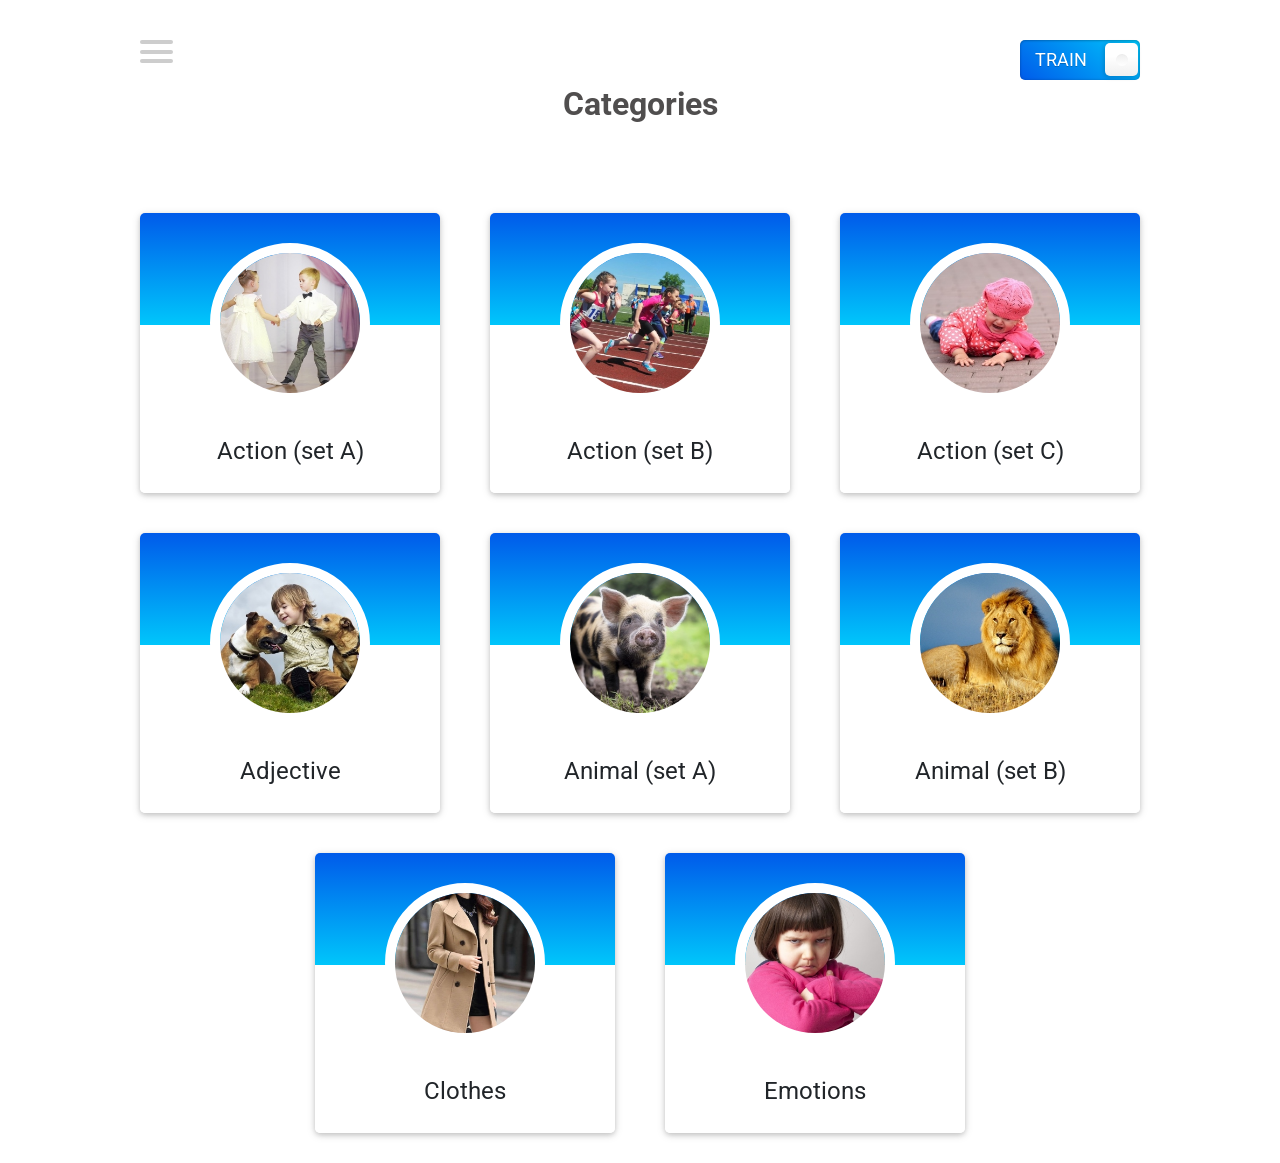
==== index.html @ 24e6f2b7 "initial: check1" ====
<!DOCTYPE html>
<html>
<head lang="en">
    <meta charset="UTF-8">
    <link rel="icon" href="favicon.ico" type="images/x-icon">
    <title>English for kids</title>
    <link href="style.css" rel="stylesheet">
    <link href="https://fonts.googleapis.com/css?family=Roboto:400,700&amp;display=swap" rel="stylesheet">
</head>
<body>
    <header>
        <nav>
            <div class="burger-menu">
                <span class="hamburger"></span>
            </div>
            <ul class="menu blue" style="transform: translate(-100%);">
                <a class="menu-item active" href="./index.html">Main Page</a>
                <a class="menu-item" href="#/cards">Action (set A)</a>
                <a class="menu-item" href="#/cards">Action (set B)</a>
                <a class="menu-item" href="#/cards">Action (set C)</a>
                <a class="menu-item" href="#/cards">Adjective</a>
                <a class="menu-item" href="#/cards">Animal (set A)</a>
                <a class="menu-item" href="#/cards">Animal (set B)</a>
                <a class="menu-item" href="#/cards">Clothes</a>
                <a class="menu-item" href="#/cards">Emotion</a>
            </ul>
        </nav>
        <div class="switcher-container">
            <label class="switch">
                <input type="checkbox" class="switch-input" checked="">
                <span class="switch-label" data-on="Train" data-off="Play"></span>
                <span class="switch-handle"></span>
            </label>
        </div>
    </header>
    <main>
        <h1 class="title">categories</h1>
        <div class="stats-panel"></div>
        <div class="cards-container main-container">
            <a class="main-card blue"  data-id="1"><img src="assets/img/dance.jpg" alt="Action (set A)">Action (set A)</a>
            <a class="main-card blue" href="./cards.html" data-id="2"><img src="assets/img/run.jpg" alt="Action (set B)">Action (set B)</a>
            <a class="main-card blue" href="./cards.html" data-id="3"><img src="assets/img/drop.jpg" alt="Action (set C)">Action (set C)</a>
            <a class="main-card blue" href="./cards.html" data-id="4"><img src="assets/img/friendly.jpg" alt="Adjective">Adjective</a>
            <a class="main-card blue" href="./cards.html" data-id="5"><img src="assets/img/pig.jpg" alt="Animal (set A)">Animal (set A)</a>
            <a class="main-card blue" href="./cards.html" data-id="6"><img src="assets/img/lion.jpg" alt="Animal (set B)">Animal (set B)</a>
            <a class="main-card blue" href="./cards.html" data-id="7"><img src="assets/img/coat.jpg" alt="Clothes">Clothes</a>
            <a class="main-card blue" href="./cards.html" data-id="8"><img src="assets/img/angry.jpg" alt="Emotions">Emotions</a>
        </div>
    </main>

    <script type="module" src="script.js"></script>
</body>
</html>
---- style.css ----
body {
    margin: 0;
    padding: 0;
    background-repeat: no-repeat;
    background-position: center 180px;
    overflow-x: hidden;
    font-family: 'Roboto', sans-serif;
}

/* HEADER CONTAINER */

header {
    display: flex;
    -webkit-box-pack: justify;
    justify-content: space-between;
    width: 100%;
    height: 45px;
    max-width: 1350px;
    margin: 40px auto 0;
}

nav {
    position: relative;
}

.burger-menu {
    position: relative;
    width: 33px;
    height: 23px;
    z-index: 5;
}

.burger-menu:before {
    content: "";
    display: inline-block;
    position: absolute;
    background: #cdcdcd;
    border-radius: 5px;
    height: 4px;
    width: 100%;
    top: 0;
    left: 0;
    -webkit-transition: all .3s ease 0s;
    transition: all .3s ease 0s;
}

.hamburger {
    top: calc(50% - 1.5px);
}

.burger-menu:after, .hamburger {
    display: inline-block;
    position: absolute;
    background: #cdcdcd;
    border-radius: 5px;
    height: 4px;
    width: 100%;
    -webkit-transition: all .3s ease 0s;
    transition: all .3s ease 0s;
}

.burger-menu:after {
    content: "";
    bottom: 0;
    left: 0;
}

.burger-menu:hover {
    cursor: pointer;
}

.burger-menu.active-burger:before {
    -webkit-transform: rotate(45deg);
    transform: rotate(45deg);
    top: 8px;
}

.burger-menu.active-burger:after {
    -webkit-transform: rotate(-45deg);
    transform: rotate(-45deg);
    top: 8px;
}

.hamburger.active-burger {
    -webkit-transform: scale(0);
    transform: scale(0);
}

.menu {
    display: flex;
    -webkit-box-orient: vertical;
    -webkit-box-direction: normal;
    flex-direction: column;
    box-sizing: border-box;
    position: fixed;
    width: 380px;
    height: 100%;
    margin: -100px 0 0;
    padding: 125px 50px 50px;
    left: 0;
    list-style-type: none;
    -webkit-transition: -webkit-transform .5s cubic-bezier(.77,.2,.05,1);
    transition: -webkit-transform .5s cubic-bezier(.77,.2,.05,1);
    transition: transform .5s cubic-bezier(.77,.2,.05,1);
    transition: transform .5s cubic-bezier(.77,.2,.05,1),-webkit-transform .5s cubic-bezier(.77,.2,.05,1);
    -webkit-transform-origin: 0 0;
    transform-origin: 0 0;
    -webkit-transform: translate(-100%);
    transform: translate(-100%);
    z-index: 2;
    background: linear-gradient(40deg,#f09819,#ff5858);
}

.menu.blue {
    background: linear-gradient(40deg,#005bea,#00c6fb);
}

.menu-item {
    font-size: 22px;
    cursor: pointer;
    text-decoration: none;
    font-family: 'Roboto', sans-serif;
    padding: 10px;
    margin: 10px 0 0 60px;
    color: #fff;
    min-width: 145px;
    text-align: left;
}

.menu-item.active {
    text-decoration: underline;
}

.menu-item:hover {
    text-decoration: underline;
}

.switcher-container {
    position: relative;
}

.switch {
    right: 0;
    display: inline-block;
    vertical-align: top;
    width: 120px;
    height: 40px;
    background-color: #fff;
    border-radius: 5px;
    cursor: pointer;
}

.switch, .switch-input {
    position: absolute;
    top: 0;
}

.switch-input {
    left: 0;
    opacity: 0;
}

.switch-label {
    position: relative;
    display: block;
    height: inherit;
    font-size: 18px;
    line-height: 40px;
    text-transform: uppercase;
    background: linear-gradient(40deg,#ff5858,#f09819);
    border-radius: inherit;
    box-shadow: inset 0 1px 2px rgba(0,0,0,.12), inset 0 0 2px rgba(0,0,0,.15);
    -webkit-transition: .15s ease-out;
    transition: .15s ease-out;
}

.switch-label:after, .switch-label:before {
    position: absolute;
    top: 0;
    -webkit-transition: inherit;
    transition: inherit;
}

.switch-label:before {
    content: attr(data-off);
    right: 15px;
    color: #fff;
    text-shadow: 0 1px hsla(0,0%,100%,.5);
}

.switch-label:after {
    content: attr(data-on);
    left: 15px;
    color: #fff;
    text-shadow: 0 1px rgba(0,0,0,.2);
    opacity: 0;
}

.switch-handle {
    position: absolute;
    top: 3px;
    left: 6px;
    width: 33px;
    height: 33px;
    background: #fff;
    border-radius: 5px;
    box-shadow: 1px 1px 5px rgba(0,0,0,.2);
    background-image: -webkit-gradient(linear,left top,left bottom,color-stop(40%,#fff),to(#f0f0f0));
    background-image: linear-gradient(180deg,#fff 40%,#f0f0f0);
    -webkit-transition: left .15s ease-out;
    transition: left .15s ease-out;
}

.switch-handle:before {
    content: "";
    position: absolute;
    top: 50%;
    left: 50%;
    margin: -6px 0 0 -6px;
    width: 12px;
    height: 12px;
    background: #f9f9f9;
    border-radius: 6px;
    box-shadow: inset 0 1px rgba(0,0,0,.02);
    background-image: -webkit-gradient(linear,left top,left bottom,from(#eee),to(#fff));
    background-image: linear-gradient(180deg,#eee,#fff);
}

.switch-input:checked~.switch-label {
    background: linear-gradient(40deg,#005bea,#00c6fb);
    box-shadow: inset 0 1px 2px rgba(0,0,0,.15), inset 0 0 3px rgba(0,0,0,.2);
}

.switch-input:checked~.switch-handle {
    left: 85px;
    box-shadow: -1px 1px 5px rgba(0,0,0,.2);
}

.switch-input:checked~.switch-label:after {
    opacity: 1;
}

.switch-input:checked~.switch-label:before {
    opacity: 0;
}

/* CONTAINER WITH CARDS */

.title {
    padding: 0;
    margin: 0;
    color: #504e4e;
    text-align: center;
}

.title:first-letter {
    text-transform: uppercase;
}

h1 {
    font-size: 2em;
    margin: .67em 0;
}

.stats-panel {
    display: flex;
    justify-content: flex-end;
    width: 100%;
    height: 60px;
    overflow: hidden;
}

.cards-container, .main-card {
    display: -webkit-box;
    display: flex;
}


.cards-container {
    flex-wrap: wrap;
    -webkit-box-pack: center;
    justify-content: center;
    padding: 10px 15px;
    max-width: 1440px;
    margin: auto;
}

.main-card.blue {
    background: -webkit-gradient(linear,left top,left bottom,from(#005bea),color-stop(40%,#00c6fb),color-stop(0,#fff),to(#fff));
    background: linear-gradient(180deg,#005bea,#00c6fb 40%,#fff 0,#fff);
}

.main-card {
    width: 300px;
    height: 280px;
    border-radius: 5px;
    box-shadow: 0 2px 5px 0 rgba(0,0,0,.16), 0 2px 10px 0 rgba(0,0,0,.12);
    color: #212529;
    -webkit-box-orient: vertical;
    -webkit-box-direction: normal;
    flex-direction: column;
    font-family: Roboto;
    font-size: 24px;
    line-height: 36px;
    font-weight: 400;
    text-align: center;
    text-decoration: none;
    background: -webkit-gradient(linear,left top,left bottom,from(#ff5858),color-stop(40%,#f09819),color-stop(0,#fff),to(#fff));
    background: linear-gradient(180deg,#ff5858,#f09819 40%,#fff 0,#fff);
    margin: 20px 25px;
    cursor: pointer;
    -webkit-transition: .3s;
    transition: .3s;
}

.main-card img {
    width: 140px;
    height: 140px;
    border-radius: 50%;
    border: 10px solid #fff;
    -o-object-fit: cover;
    object-fit: cover;
    margin: 30px auto;
}

.main-card:hover {
    box-shadow: 0 10px 20px rgba(0,0,0,.4);
}

.card-container {
    -webkit-perspective: 500px;
    perspective: 500px;
}

.card {
    position: relative;
    -webkit-transform-style: preserve-3d;
    transform-style: preserve-3d;
    display: -webkit-box;
    display: flex;
    box-sizing: border-box;
    -webkit-box-pack: end;
    justify-content: flex-end;
    width: 300px;
    height: 250px;
    border: 1px solid #ccc;
    border-radius: 5px;
    margin: 20px 25px;
    box-shadow: 0 1px 3px 0 #ccc;
    box-shadow: 0 1px 2px 0 rgba(0,0,0,.4);
    -webkit-transition: box-shadow .25s linear,-webkit-transform .7s;
    transition: box-shadow .25s linear,-webkit-transform .7s;
    transition: box-shadow .25s linear,transform .7s;
    transition: box-shadow .25s linear,transform .7s,-webkit-transform .7s;
}

.back, .front {
    display: -webkit-box;
    display: flex;
    position: absolute;
    width: 100%;
    top: 0;
    bottom: 0;
    background-size: contain;
    background-repeat: no-repeat;
    -webkit-transition: .3s;
    transition: .3s;
    -webkit-backface-visibility: hidden;
    backface-visibility: hidden;
}

.card-header {
    margin-top: 200px;
    padding: 0 15px;
    font-family: Roboto;
    font-size: 24px;
    line-height: 45px;
    text-align: center;
    width: 100%;
    pointer-events: none;
    background: #fff;
    color: #212529;
}

.back, .card-cover .front {
    background-size: cover;
    background-position: 50%;
}

.back {
    -webkit-transform: rotateY(180deg);
    transform: rotateY(180deg);
}

.card.translate {
    -webkit-transform: rotateY(180deg);
    transform: rotateY(180deg);
}

.rotate {
    position: absolute;
    width: 50px;
    height: 50px;
    background-image: url(./assets/img/rotate.png);
    background-size: 32px;
    background-repeat: no-repeat;
    background-position: center 16px;
    bottom: 5px;
    right: 5px;
    -webkit-transition: .3s;
    transition: .3s;
    -webkit-filter: grayscale(1);
    filter: grayscale(1);
    -webkit-backface-visibility: hidden;
    backface-visibility: hidden;
}

.rotate:hover {
    -webkit-filter: none;
    filter: none;
}

.card:hover {
    box-shadow: -1px 5px 15px 0 rgba(0,0,0,.5);
    cursor: pointer;
}

/* RESPONSIVE */

@media only screen and (max-width: 730px) {
    header {
        max-width: 300px;
    }
}

@media only screen and (max-width: 1080px) {
    header {
        max-width: 650px;
    }
}

@media only screen and (max-width: 1430px) {
    header {
        max-width: 1000px;
    }
}
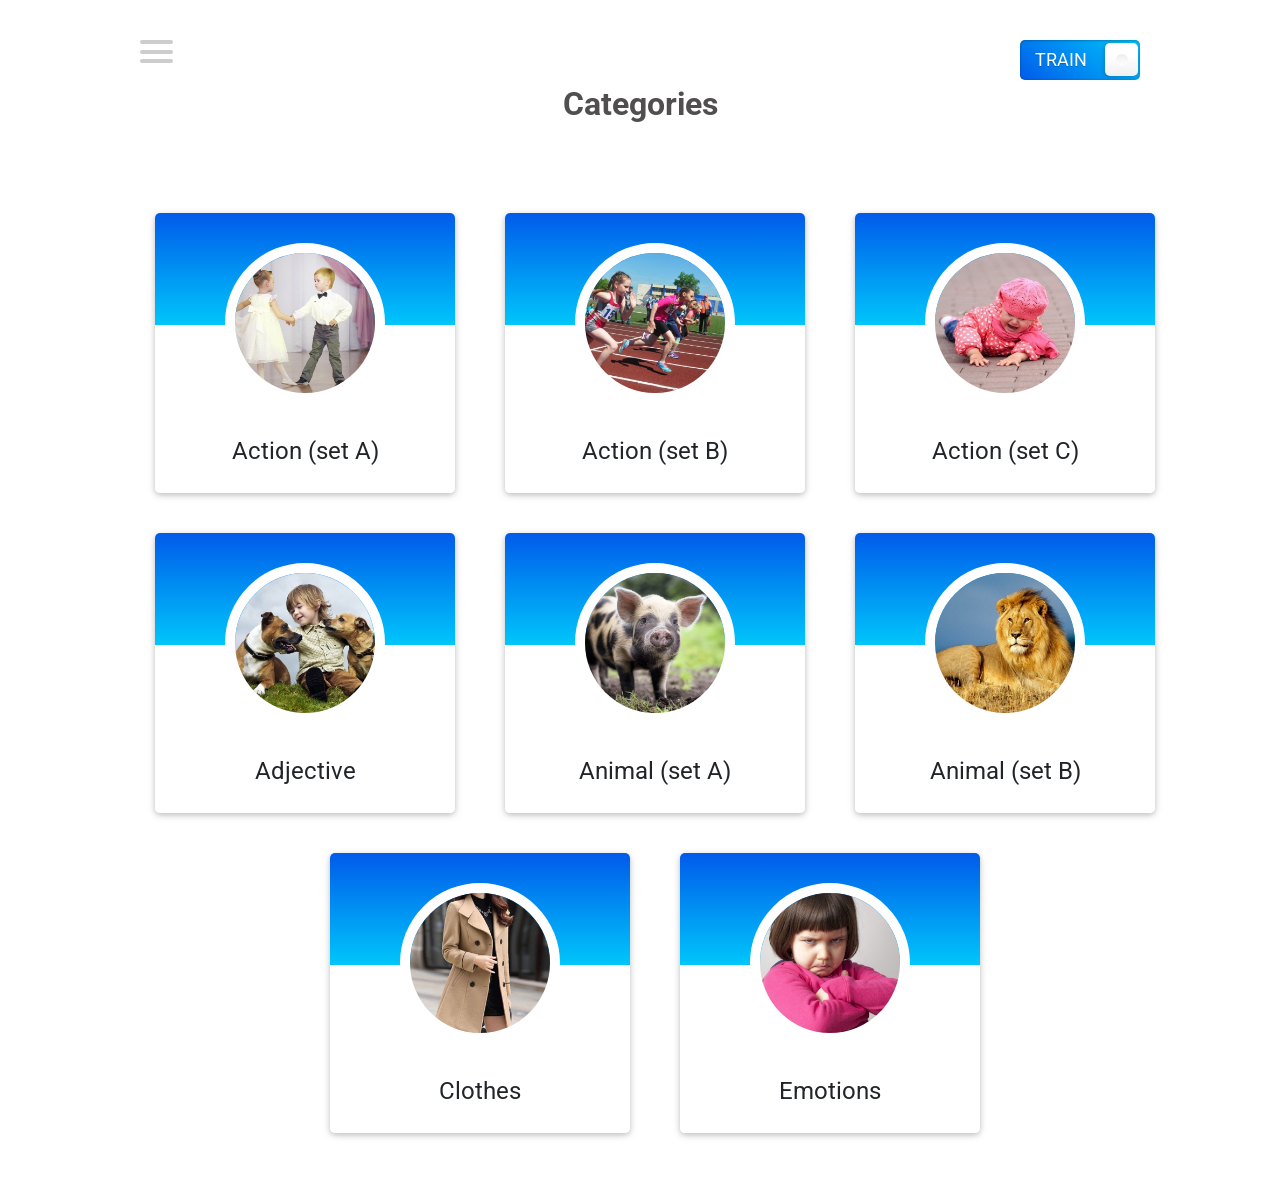
==== commit e1e0d462: "feat: add links" ====
--- a/index.html
+++ b/index.html
@@ -2,6 +2,7 @@
 <html>
 <head lang="en">
     <meta charset="UTF-8">
+    <meta name="viewport" content="width=device-width, initial-scale=1.0">
     <link rel="icon" href="favicon.ico" type="images/x-icon">
     <title>English for kids</title>
     <link href="style.css" rel="stylesheet">
@@ -15,14 +16,14 @@
             </div>
             <ul class="menu blue" style="transform: translate(-100%);">
                 <a class="menu-item active" href="./index.html">Main Page</a>
-                <a class="menu-item" href="#/cards">Action (set A)</a>
-                <a class="menu-item" href="#/cards">Action (set B)</a>
-                <a class="menu-item" href="#/cards">Action (set C)</a>
-                <a class="menu-item" href="#/cards">Adjective</a>
-                <a class="menu-item" href="#/cards">Animal (set A)</a>
-                <a class="menu-item" href="#/cards">Animal (set B)</a>
-                <a class="menu-item" href="#/cards">Clothes</a>
-                <a class="menu-item" href="#/cards">Emotion</a>
+                <a class="menu-item" href="#/cards" data-id="1">Action (set A)</a>
+                <a class="menu-item" href="#/cards" data-id="2">Action (set B)</a>
+                <a class="menu-item" href="#/cards" data-id="3">Action (set C)</a>
+                <a class="menu-item" href="#/cards" data-id="4">Adjective</a>
+                <a class="menu-item" href="#/cards" data-id="5">Animal (set A)</a>
+                <a class="menu-item" href="#/cards" data-id="6">Animal (set B)</a>
+                <a class="menu-item" href="#/cards" data-id="7">Clothes</a>
+                <a class="menu-item" href="#/cards" data-id="8">Emotion</a>
             </ul>
         </nav>
         <div class="switcher-container">
@@ -36,18 +37,36 @@
     <main>
         <h1 class="title">categories</h1>
         <div class="stats-panel"></div>
+        <button class="button-start" title="Start game">Start game</button>
         <div class="cards-container main-container">
-            <a class="main-card blue"  data-id="1"><img src="assets/img/dance.jpg" alt="Action (set A)">Action (set A)</a>
-            <a class="main-card blue" href="./cards.html" data-id="2"><img src="assets/img/run.jpg" alt="Action (set B)">Action (set B)</a>
-            <a class="main-card blue" href="./cards.html" data-id="3"><img src="assets/img/drop.jpg" alt="Action (set C)">Action (set C)</a>
-            <a class="main-card blue" href="./cards.html" data-id="4"><img src="assets/img/friendly.jpg" alt="Adjective">Adjective</a>
-            <a class="main-card blue" href="./cards.html" data-id="5"><img src="assets/img/pig.jpg" alt="Animal (set A)">Animal (set A)</a>
-            <a class="main-card blue" href="./cards.html" data-id="6"><img src="assets/img/lion.jpg" alt="Animal (set B)">Animal (set B)</a>
-            <a class="main-card blue" href="./cards.html" data-id="7"><img src="assets/img/coat.jpg" alt="Clothes">Clothes</a>
-            <a class="main-card blue" href="./cards.html" data-id="8"><img src="assets/img/angry.jpg" alt="Emotions">Emotions</a>
+            <a class="main-card blue"  href="#/cards" data-id="1">
+                <img src="assets/img/dance.jpg" alt="Action (set A)" data-id="1">Action (set A)
+            </a>
+            <a class="main-card blue"  href="#/cards" data-id="2">
+                <img src="assets/img/run.jpg" alt="Action (set B)" data-id="2">Action (set B)
+            </a>
+            <a class="main-card blue"  href="#/cards" data-id="3">
+                <img src="assets/img/drop.jpg" alt="Action (set C)" data-id="3">Action (set C)
+            </a>
+            <a class="main-card blue"  href="#/cards" data-id="4">
+                <img src="assets/img/friendly.jpg" alt="Adjective" data-id="4">Adjective
+            </a>
+            <a class="main-card blue"  href="#/cards" data-id="5">
+                <img src="assets/img/pig.jpg" alt="Animal (set A)" data-id="5">Animal (set A)
+            </a>
+            <a class="main-card blue"  href="#/cards" data-id="6">
+                <img src="assets/img/lion.jpg" alt="Animal (set B)" data-id="6">Animal (set B)
+            </a>
+            <a class="main-card blue"  href="#/cards" data-id="7">
+                <img src="assets/img/coat.jpg" alt="Clothes" data-id="7">Clothes
+            </a>
+            <a class="main-card blue"  href="#/cards" data-id="8">
+                <img src="assets/img/angry.jpg" alt="Emotions" data-id="8">Emotions
+            </a>
         </div>
+        <audio class="audio" preload="auto"></audio>
     </main>
 
-    <script type="module" src="script.js"></script>
+    <script src="script.js"></script>
 </body>
 </html>
--- a/style.css
+++ b/style.css
@@ -246,6 +246,13 @@
 
 /* CONTAINER WITH CARDS */
 
+main {
+    display: flex;
+    flex-direction: column;
+    align-items: center;
+    padding-bottom: 40px;
+}
+
 .title {
     padding: 0;
     margin: 0;
@@ -268,6 +275,39 @@
     width: 100%;
     height: 60px;
     overflow: hidden;
+}
+
+.correct, .error {
+    flex-shrink: 0;
+    width: 40px;
+    height: 40px;
+    background-repeat: no-repeat;
+    background-position: 50% center;
+}
+
+.failure, .success {
+    background-size: contain;
+    flex-shrink: 0;
+    width: 100%;
+    height: 400px;
+    background-repeat: no-repeat;
+    background-position: 50% center;
+}
+
+.error {
+    background-image: url(./assets/img/errorAnswer.png);
+}
+
+.correct {
+    background-image: url(./assets/img/correctAnswer.png);
+}
+
+.failure {
+    background-image: url(./assets/img/failure.jpg);
+}
+
+.success {
+    background-image: url(./assets/img/success.jpg);
 }
 
 .cards-container, .main-card {
@@ -282,6 +322,7 @@
     justify-content: center;
     padding: 10px 15px;
     max-width: 1440px;
+    width: 100%;
     margin: auto;
 }
 
@@ -361,12 +402,19 @@
     width: 100%;
     top: 0;
     bottom: 0;
-    background-size: contain;
     background-repeat: no-repeat;
     -webkit-transition: .3s;
     transition: .3s;
     -webkit-backface-visibility: hidden;
     backface-visibility: hidden;
+}
+
+.card-end {
+    -webkit-filter: grayscale(100%);
+    -moz-filter: grayscale(100%);
+    -ms-filter: grayscale(100%);
+    -o-filter: grayscale(100%);
+    filter: grayscale(100%);
 }
 
 .card-header {
@@ -425,22 +473,118 @@
     cursor: pointer;
 }
 
+.button-start {
+    display: none;
+    padding: 10px 30px;
+    color: #fff;
+    background-color: #ff8052;
+    border: none;
+    border-radius: 5px;
+    outline: none;
+    transition: padding .3s,filter .3s;
+    margin: 0 auto;
+}
+
+.button-start_show {
+    display: block;
+}
+
+.button-start_repeat {
+    width: 50px;
+    height: 50px;
+    padding: 0;
+    font-size: 0;
+    background-color: transparent;
+    background-image: url(./assets/img/sync-alt-solid.svg);
+    background-repeat: no-repeat;
+    background-position: 50%;
+    background-size: 70%;
+    border-width: 0;
+    border-radius: 50%;
+}
+
+audio:not([controls]) {
+    display: none;
+    height: 0;
+}
+
+audio, canvas, progress, video {
+    display: inline-block;
+    vertical-align: baseline;
+}
+
+button, html input[type=button],
+input[type=reset], input[type=submit] {
+    -webkit-appearance: button;
+    cursor: pointer;
+}
+
+button, select {
+    text-transform: none;
+}
+
+button {
+    overflow: visible;
+}
+
+.none {
+    display: none;
+}
+
 /* RESPONSIVE */
 
-@media only screen and (max-width: 730px) {
-    header {
-        max-width: 300px;
-    }
-}
-
-@media only screen and (max-width: 1080px) {
-    header {
-        max-width: 650px;
-    }
-}
-
-@media only screen and (max-width: 1430px) {
+@media only screen and (min-width: 1171px) and (max-width:1430px){
     header {
         max-width: 1000px;
     }
+
+    .stats-panel {
+        max-width: 1000px;
+    }
+}
+
+@media only screen and (min-width: 992px) and (max-width:1170px){
+    header {
+        max-width: 800px;
+    }
+
+    .stats-panel {
+        max-width: 800px;
+    }
+}
+
+@media only screen and (min-width: 768px) and (max-width:991px){
+    header {
+        max-width: 730px;
+    }
+
+    .stats-panel {
+        max-width: 730px;
+    }
+}
+
+@media only screen and (min-width: 480px) and (max-width:767px){
+    header {
+        max-width: 400px;
+    }
+
+    .stats-panel {
+        max-width: 400px;
+    }
+}
+
+@media only screen and (min-width: 320px) and (max-width:479px){
+    header {
+        max-width: 290px;
+    }
+
+    .stats-panel {
+        max-width: 290px;
+    }
+}
+
+@media (hover: hover) {
+    .button-start_repeat:hover {
+        filter: invert(1);
+    }
 }
